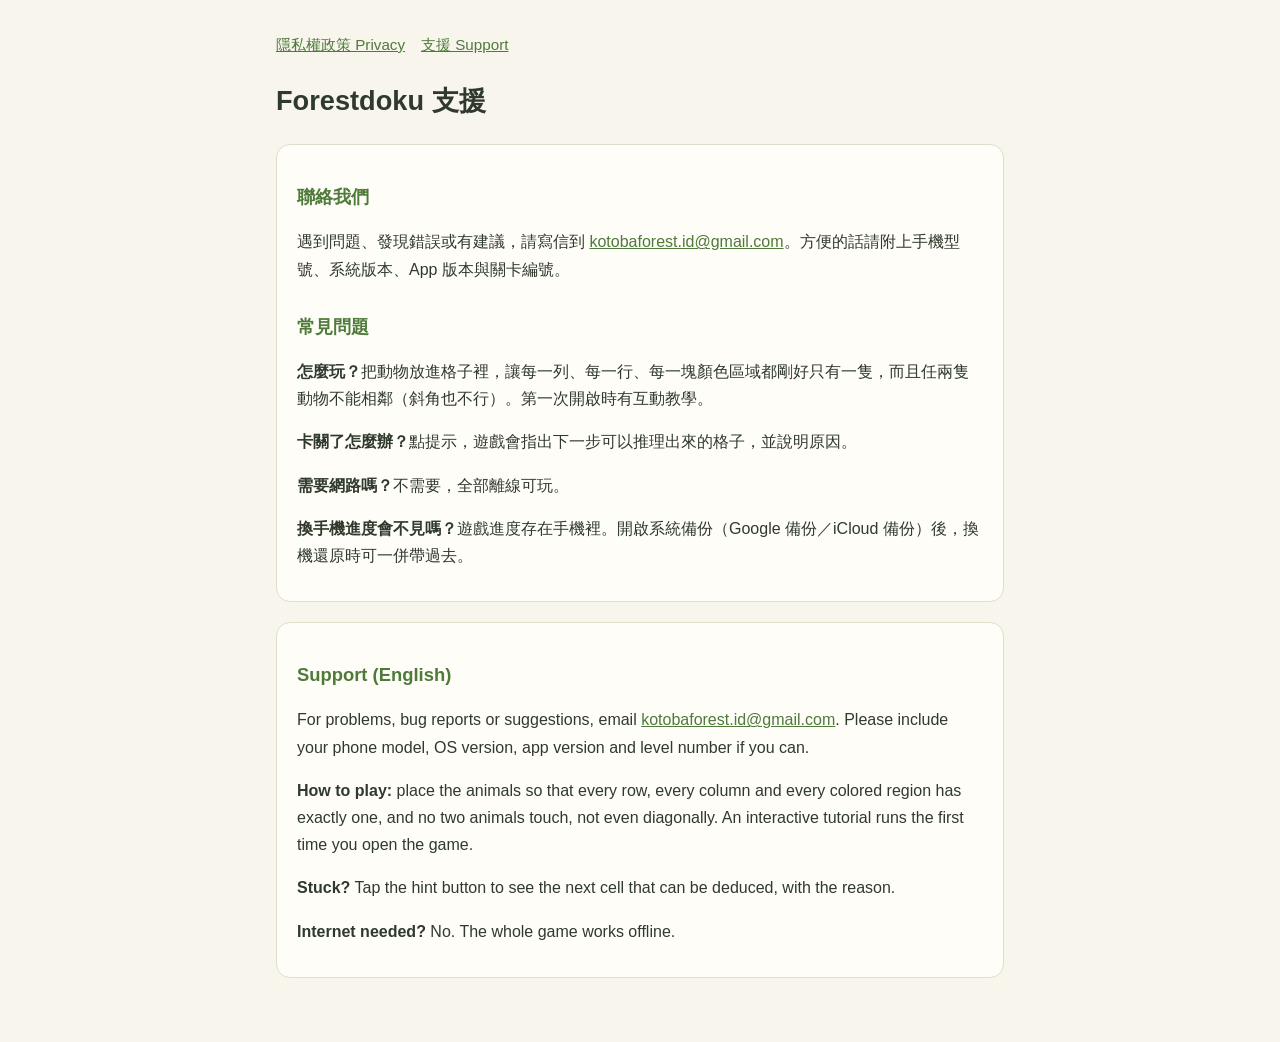
==== support/index.html @ e59d1b1e "Forestdoku privacy policy and support pages Co-Authored-By: Claude Opus 5.5 <noreply@anthropic.com> " ====
<!doctype html>
<html lang="zh-Hant-TW">
<head>
<meta charset="utf-8">
<meta name="viewport" content="width=device-width, initial-scale=1">
<title>Forestdoku 支援 Support</title>
<link rel="stylesheet" href="../style.css">
</head>
<body>
<main>
<nav><a href="../">隱私權政策 Privacy</a><a href="./">支援 Support</a></nav>
<h1>Forestdoku 支援</h1>

<section lang="zh-Hant-TW">
<h2>聯絡我們</h2>
<p>遇到問題、發現錯誤或有建議，請寫信到 <a href="mailto:kotobaforest.id@gmail.com">kotobaforest.id@gmail.com</a>。方便的話請附上手機型號、系統版本、App 版本與關卡編號。</p>
<h2>常見問題</h2>
<p><strong>怎麼玩？</strong>把動物放進格子裡，讓每一列、每一行、每一塊顏色區域都剛好只有一隻，而且任兩隻動物不能相鄰（斜角也不行）。第一次開啟時有互動教學。</p>
<p><strong>卡關了怎麼辦？</strong>點提示，遊戲會指出下一步可以推理出來的格子，並說明原因。</p>
<p><strong>需要網路嗎？</strong>不需要，全部離線可玩。</p>
<p><strong>換手機進度會不見嗎？</strong>遊戲進度存在手機裡。開啟系統備份（Google 備份／iCloud 備份）後，換機還原時可一併帶過去。</p>
</section>

<section lang="en">
<h2>Support (English)</h2>
<p>For problems, bug reports or suggestions, email <a href="mailto:kotobaforest.id@gmail.com">kotobaforest.id@gmail.com</a>. Please include your phone model, OS version, app version and level number if you can.</p>
<p><strong>How to play:</strong> place the animals so that every row, every column and every colored region has exactly one, and no two animals touch, not even diagonally. An interactive tutorial runs the first time you open the game.</p>
<p><strong>Stuck?</strong> Tap the hint button to see the next cell that can be deduced, with the reason.</p>
<p><strong>Internet needed?</strong> No. The whole game works offline.</p>
</section>
</main>
</body>
</html>
---- style.css ----
:root{--bg:#F8F5ED;--ink:#2F3A2C;--muted:#5D6B57;--leaf:#4E7A3A;--card:#FFFDF7;--line:#E2DCCB}
@media (prefers-color-scheme:dark){:root{--bg:#1B2118;--ink:#E9EEDF;--muted:#B5C2AA;--leaf:#9BC67F;--card:#232B20;--line:#3A4535}}
*{box-sizing:border-box}body{margin:0;background:var(--bg);color:var(--ink);font:16px/1.7 -apple-system,BlinkMacSystemFont,"PingFang TC","Noto Sans TC",sans-serif}
main{max-width:760px;margin:0 auto;padding:32px 16px 64px}h1{font-size:1.7rem;margin:0 0 4px}h2{font-size:1.15rem;margin:28px 0 8px;color:var(--leaf)}
.meta{color:var(--muted);font-size:.9rem}section{background:var(--card);border:1px solid var(--line);border-radius:14px;padding:8px 20px 16px;margin-top:20px}
a{color:var(--leaf)}nav{display:flex;gap:16px;margin-bottom:20px;font-size:.95rem}ul{padding-left:1.2em}
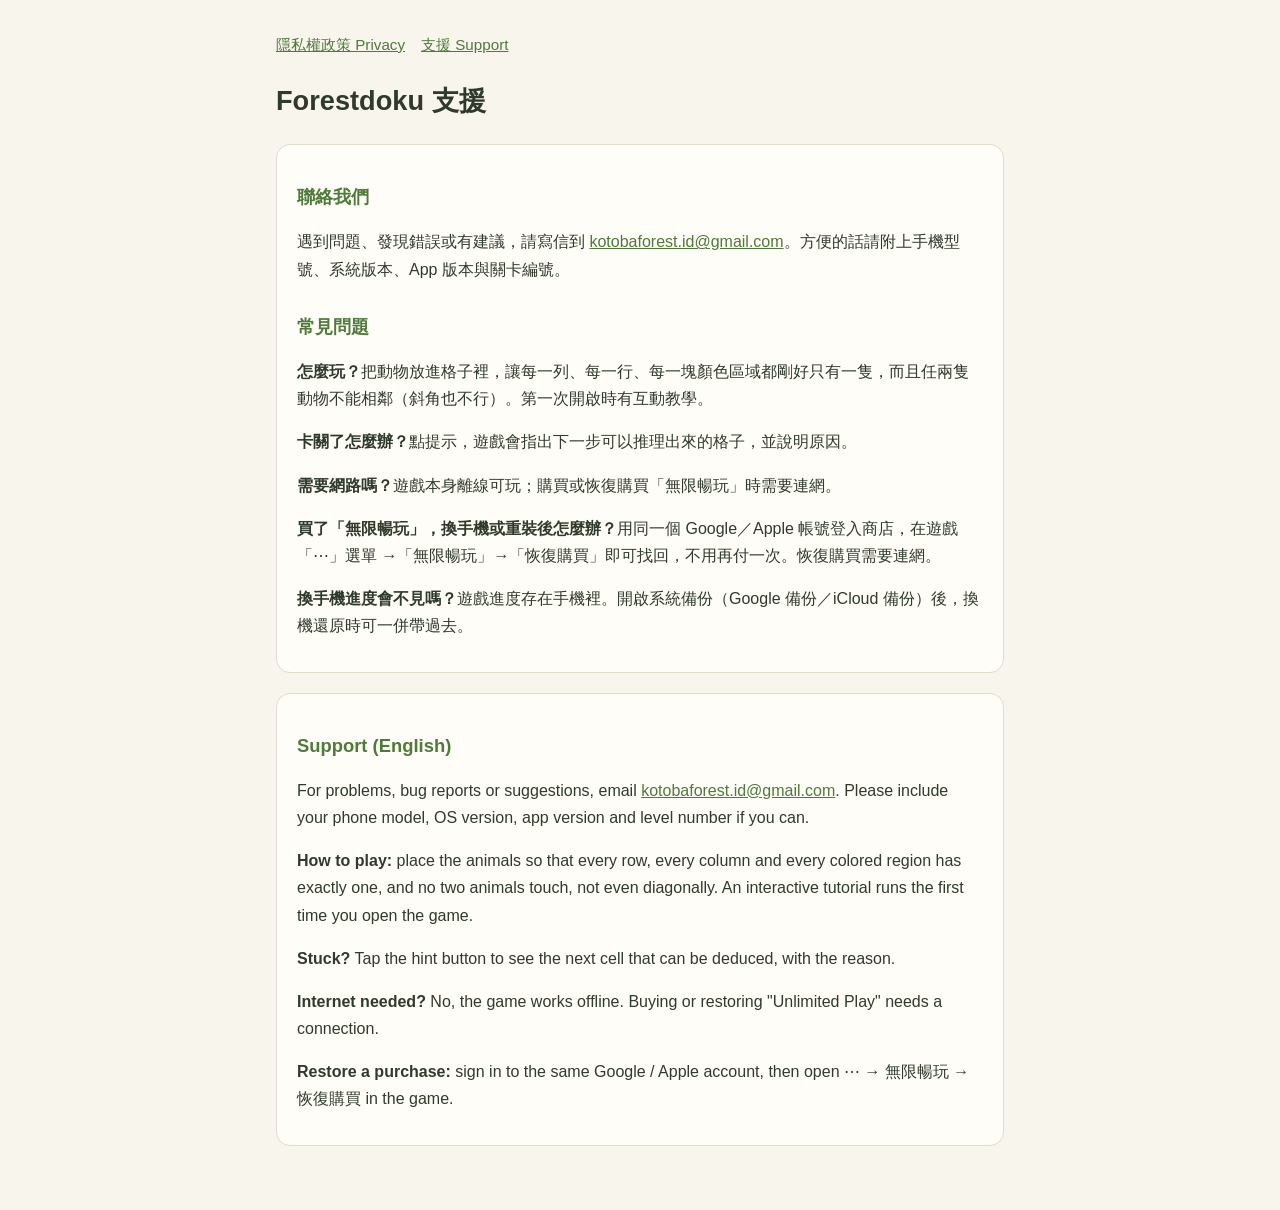
==== commit 32431282: "Privacy policy: one-time Unlimited Play purchase via Google Play / App Store and RevenueCat; support" ====
--- a/support/index.html
+++ b/support/index.html
@@ -17,7 +17,8 @@
 <h2>常見問題</h2>
 <p><strong>怎麼玩？</strong>把動物放進格子裡，讓每一列、每一行、每一塊顏色區域都剛好只有一隻，而且任兩隻動物不能相鄰（斜角也不行）。第一次開啟時有互動教學。</p>
 <p><strong>卡關了怎麼辦？</strong>點提示，遊戲會指出下一步可以推理出來的格子，並說明原因。</p>
-<p><strong>需要網路嗎？</strong>不需要，全部離線可玩。</p>
+<p><strong>需要網路嗎？</strong>遊戲本身離線可玩；購買或恢復購買「無限暢玩」時需要連網。</p>
+<p><strong>買了「無限暢玩」，換手機或重裝後怎麼辦？</strong>用同一個 Google／Apple 帳號登入商店，在遊戲「⋯」選單 →「無限暢玩」→「恢復購買」即可找回，不用再付一次。恢復購買需要連網。</p>
 <p><strong>換手機進度會不見嗎？</strong>遊戲進度存在手機裡。開啟系統備份（Google 備份／iCloud 備份）後，換機還原時可一併帶過去。</p>
 </section>
 
@@ -26,7 +27,8 @@
 <p>For problems, bug reports or suggestions, email <a href="mailto:kotobaforest.id@gmail.com">kotobaforest.id@gmail.com</a>. Please include your phone model, OS version, app version and level number if you can.</p>
 <p><strong>How to play:</strong> place the animals so that every row, every column and every colored region has exactly one, and no two animals touch, not even diagonally. An interactive tutorial runs the first time you open the game.</p>
 <p><strong>Stuck?</strong> Tap the hint button to see the next cell that can be deduced, with the reason.</p>
-<p><strong>Internet needed?</strong> No. The whole game works offline.</p>
+<p><strong>Internet needed?</strong> No, the game works offline. Buying or restoring "Unlimited Play" needs a connection.</p>
+<p><strong>Restore a purchase:</strong> sign in to the same Google / Apple account, then open ⋯ → 無限暢玩 → 恢復購買 in the game.</p>
 </section>
 </main>
 </body>
